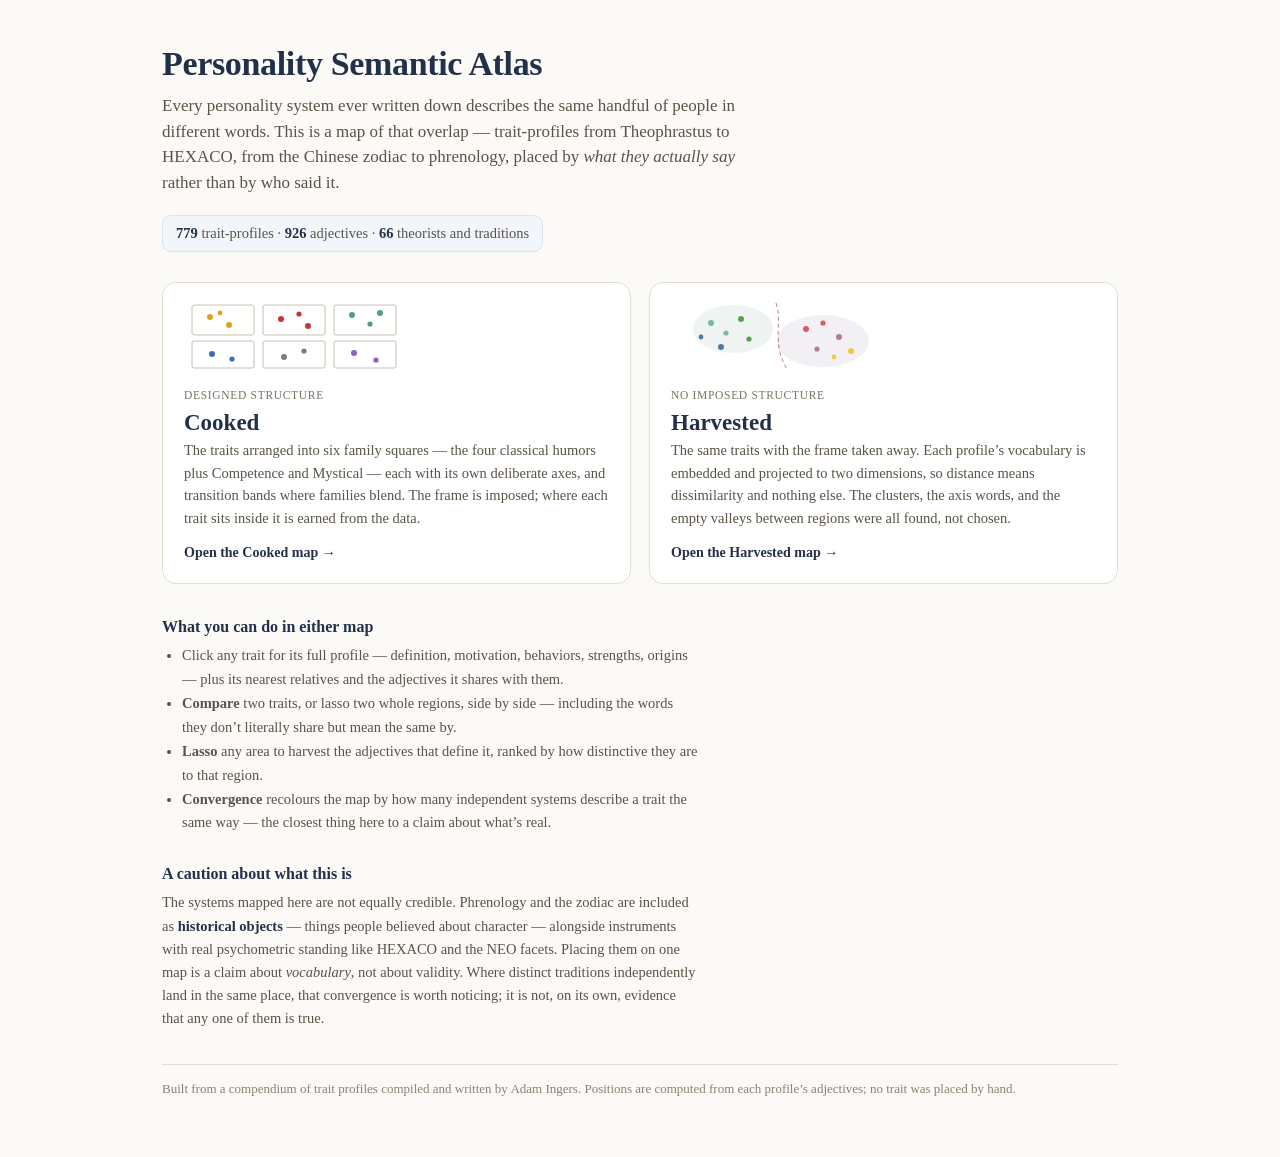
==== personality_atlas/index.html @ 8d234671 "Add files via upload" ====
<!DOCTYPE html><html lang="en"><head><meta charset="utf-8">
<meta name="viewport" content="width=device-width,initial-scale=1">
<title>Personality Semantic Atlas</title>
<meta name="description" content="An interactive map of 779 personality trait-profiles drawn from 77 systems, plotted two ways: a designed structure and a purely data-derived one.">
<style>
:root{--ink:#22304a;--paper:#fbfaf7;--rule:#e2ddd2;--muted:#5a5346}
*{box-sizing:border-box}
html,body{margin:0;background:var(--paper);color:var(--ink);font-family:Georgia,'Iowan Old Style',serif;-webkit-text-size-adjust:100%}
.wrap{max-width:1000px;margin:0 auto;padding:44px 22px 60px}
h1{font-size:34px;line-height:1.15;margin:0 0 10px;font-weight:600;letter-spacing:-.01em}
.sub{font-size:17px;color:var(--muted);margin:0 0 6px;line-height:1.5;max-width:70ch}
.counts{font-size:14.5px;color:var(--muted);margin:14px 0 30px;padding:9px 13px;background:#f2f6fa;border:1px solid #d8e4ee;border-radius:9px;display:inline-block}
.counts b{color:var(--ink)}
.cards{display:grid;grid-template-columns:1fr 1fr;gap:18px;margin:0 0 34px}
.card{display:block;text-decoration:none;color:inherit;background:#fff;border:1px solid var(--rule);border-radius:14px;padding:20px 21px 22px;transition:box-shadow .16s,transform .16s,border-color .16s}
.card:hover{box-shadow:0 6px 20px rgba(34,48,74,.11);transform:translateY(-2px);border-color:#b9c6d6}
.card h2{margin:0 0 3px;font-size:23px;font-weight:600}
.tag{display:inline-block;font-size:11.5px;letter-spacing:.06em;text-transform:uppercase;color:#7a7263;margin-bottom:9px}
.card p{margin:0 0 14px;font-size:14.5px;line-height:1.55;color:var(--muted)}
.go{font-size:14px;font-weight:600;color:#22304a}
.go::after{content:" \2192"}
.thumb{height:74px;margin:-4px 0 12px;display:block}
h3{font-size:16px;margin:30px 0 8px;font-weight:600}
.note{font-size:14.5px;line-height:1.6;color:var(--muted);max-width:74ch;margin:0 0 12px}
.note b{color:var(--ink)}
ul.plain{font-size:14.5px;line-height:1.65;color:var(--muted);max-width:74ch;padding-left:20px;margin:0 0 12px}
footer{margin-top:34px;padding-top:16px;border-top:1px solid var(--rule);font-size:13px;color:#8a8272}
@media(max-width:720px){.wrap{padding:26px 16px 44px}h1{font-size:26px}.cards{grid-template-columns:1fr;gap:14px}.sub{font-size:15.5px}}
</style></head><body>
<div class="wrap">
 <h1>Personality Semantic Atlas</h1>
 <p class="sub">Every personality system ever written down describes the same handful of people in different words. This is a map of that overlap &mdash; trait-profiles from Theophrastus to HEXACO, from the Chinese zodiac to phrenology, placed by <em>what they actually say</em> rather than by who said it.</p>
 <p class="counts"><b>779</b> trait-profiles &middot; <b>926</b> adjectives &middot; <b>66</b> theorists and traditions</p>

 <div class="cards">
  <a class="card" href="cooked.html">
   <svg class="thumb" viewBox="0 0 220 74" aria-hidden="true">
    <g fill="none" stroke="#c9c0ae" stroke-width="1">
     <rect x="8" y="6" width="62" height="30" rx="2"/><rect x="79" y="6" width="62" height="30" rx="2"/><rect x="150" y="6" width="62" height="30" rx="2"/>
     <rect x="8" y="42" width="62" height="27" rx="2"/><rect x="79" y="42" width="62" height="27" rx="2"/><rect x="150" y="42" width="62" height="27" rx="2"/>
    </g>
    <g>
     <circle cx="26" cy="18" r="3" fill="#D9A521"/><circle cx="45" cy="26" r="3" fill="#D9A521"/><circle cx="36" cy="14" r="2.4" fill="#D9A521"/>
     <circle cx="97" cy="20" r="3" fill="#CC3333"/><circle cx="115" cy="15" r="2.6" fill="#CC3333"/><circle cx="124" cy="27" r="3" fill="#CC3333"/>
     <circle cx="168" cy="16" r="3" fill="#4F9E7F"/><circle cx="186" cy="25" r="2.6" fill="#4F9E7F"/><circle cx="196" cy="14" r="3" fill="#4F9E7F"/>
     <circle cx="28" cy="55" r="3" fill="#3E6DB5"/><circle cx="48" cy="60" r="2.6" fill="#3E6DB5"/>
     <circle cx="100" cy="58" r="3" fill="#7A7A88"/><circle cx="120" cy="52" r="2.6" fill="#7A7A88"/>
     <circle cx="170" cy="54" r="3" fill="#8E5FBF"/><circle cx="192" cy="61" r="2.6" fill="#8E5FBF"/>
    </g>
   </svg>
   <span class="tag">designed structure</span>
   <h2>Cooked</h2>
   <p>The traits arranged into six family squares &mdash; the four classical humors plus Competence and Mystical &mdash; each with its own deliberate axes, and transition bands where families blend. The frame is imposed; where each trait sits inside it is earned from the data.</p>
   <span class="go">Open the Cooked map</span>
  </a>

  <a class="card" href="harvested.html">
   <svg class="thumb" viewBox="0 0 220 74" aria-hidden="true">
    <g opacity=".5"><ellipse cx="62" cy="30" rx="40" ry="24" fill="#dfe7e6"/><ellipse cx="152" cy="42" rx="46" ry="26" fill="#e7e2ea"/></g>
    <path d="M105 4 C112 24 100 44 116 70" fill="none" stroke="#9a3b2e" stroke-width="1" stroke-dasharray="4 3" opacity=".65"/>
    <g>
     <circle cx="40" cy="24" r="3" fill="#76B7B2"/><circle cx="55" cy="34" r="2.6" fill="#76B7B2"/><circle cx="70" cy="20" r="3" fill="#59A14F"/>
     <circle cx="78" cy="40" r="2.6" fill="#59A14F"/><circle cx="50" cy="48" r="3" fill="#4E79A7"/><circle cx="30" cy="38" r="2.4" fill="#4E79A7"/>
     <circle cx="135" cy="30" r="3" fill="#E15759"/><circle cx="152" cy="24" r="2.6" fill="#E15759"/><circle cx="168" cy="38" r="3" fill="#B07AA1"/>
     <circle cx="146" cy="50" r="2.6" fill="#B07AA1"/><circle cx="180" cy="52" r="3" fill="#EDC948"/><circle cx="163" cy="58" r="2.4" fill="#EDC948"/>
    </g>
   </svg>
   <span class="tag">no imposed structure</span>
   <h2>Harvested</h2>
   <p>The same traits with the frame taken away. Each profile&rsquo;s vocabulary is embedded and projected to two dimensions, so distance means dissimilarity and nothing else. The clusters, the axis words, and the empty valleys between regions were all found, not chosen.</p>
   <span class="go">Open the Harvested map</span>
  </a>
 </div>

 <h3>What you can do in either map</h3>
 <ul class="plain">
  <li>Click any trait for its full profile &mdash; definition, motivation, behaviors, strengths, origins &mdash; plus its nearest relatives and the adjectives it shares with them.</li>
  <li><b>Compare</b> two traits, or lasso two whole regions, side by side &mdash; including the words they don&rsquo;t literally share but mean the same by.</li>
  <li><b>Lasso</b> any area to harvest the adjectives that define it, ranked by how distinctive they are to that region.</li>
  <li><b>Convergence</b> recolours the map by how many independent systems describe a trait the same way &mdash; the closest thing here to a claim about what&rsquo;s real.</li>
 </ul>

 <h3>A caution about what this is</h3>
 <p class="note">The systems mapped here are not equally credible. Phrenology and the zodiac are included as <b>historical objects</b> &mdash; things people believed about character &mdash; alongside instruments with real psychometric standing like HEXACO and the NEO facets. Placing them on one map is a claim about <em>vocabulary</em>, not about validity. Where distinct traditions independently land in the same place, that convergence is worth noticing; it is not, on its own, evidence that any one of them is true.</p>

 <footer>Built from a compendium of trait profiles compiled and written by Adam Ingers. Positions are computed from each profile&rsquo;s adjectives; no trait was placed by hand.</footer>
</div>
<script>
// deep links: index.html#cooked / #harvested jump straight into a map
(function(){var h=(location.hash||'').toLowerCase();
 if(h==='#cooked')location.replace('cooked.html');
 else if(h==='#harvested')location.replace('harvested.html');})();
</script>
</body></html>
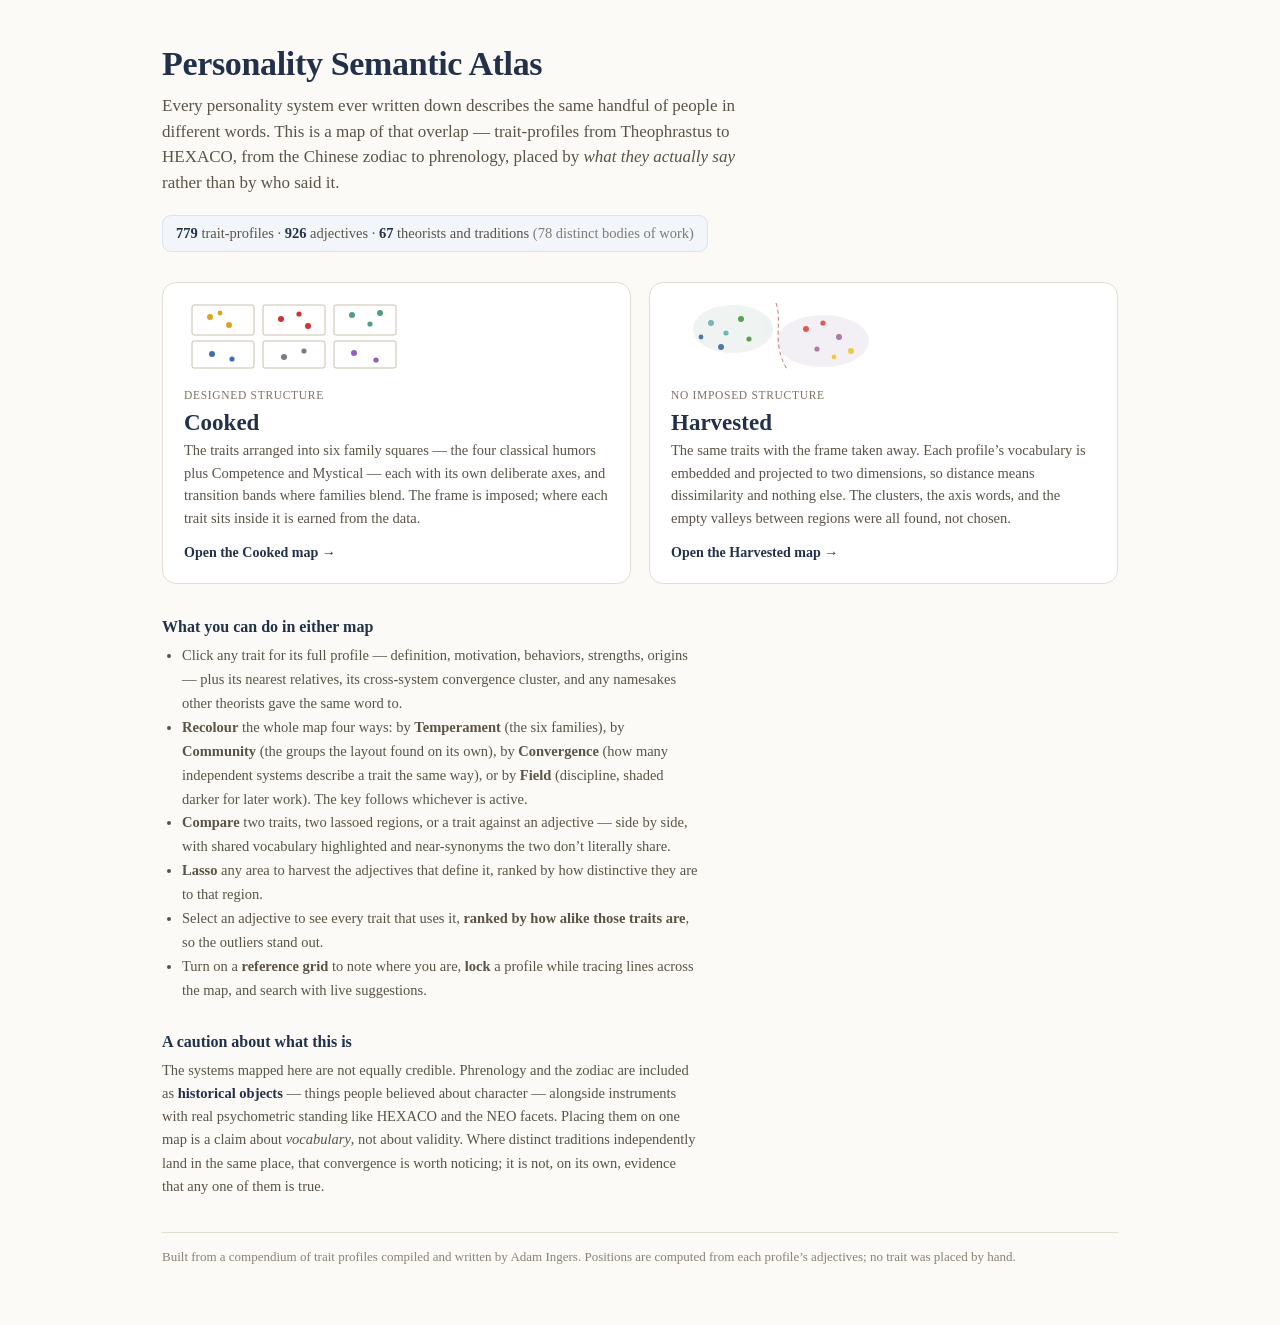
==== commit b18f0d10: "Add files via upload" ====
--- a/personality_atlas/index.html
+++ b/personality_atlas/index.html
@@ -30,7 +30,7 @@
 <div class="wrap">
  <h1>Personality Semantic Atlas</h1>
  <p class="sub">Every personality system ever written down describes the same handful of people in different words. This is a map of that overlap &mdash; trait-profiles from Theophrastus to HEXACO, from the Chinese zodiac to phrenology, placed by <em>what they actually say</em> rather than by who said it.</p>
- <p class="counts"><b>779</b> trait-profiles &middot; <b>926</b> adjectives &middot; <b>66</b> theorists and traditions</p>
+ <p class="counts"><b>779</b> trait-profiles &middot; <b>926</b> adjectives &middot; <b>67</b> theorists and traditions <span style="opacity:.75">(78 distinct bodies of work)</span></p>
 
  <div class="cards">
   <a class="card" href="cooked.html">
@@ -74,10 +74,12 @@
 
  <h3>What you can do in either map</h3>
  <ul class="plain">
-  <li>Click any trait for its full profile &mdash; definition, motivation, behaviors, strengths, origins &mdash; plus its nearest relatives and the adjectives it shares with them.</li>
-  <li><b>Compare</b> two traits, or lasso two whole regions, side by side &mdash; including the words they don&rsquo;t literally share but mean the same by.</li>
+  <li>Click any trait for its full profile &mdash; definition, motivation, behaviors, strengths, origins &mdash; plus its nearest relatives, its cross-system convergence cluster, and any namesakes other theorists gave the same word to.</li>
+  <li><b>Recolour</b> the whole map four ways: by <b>Temperament</b> (the six families), by <b>Community</b> (the groups the layout found on its own), by <b>Convergence</b> (how many independent systems describe a trait the same way), or by <b>Field</b> (discipline, shaded darker for later work). The key follows whichever is active.</li>
+  <li><b>Compare</b> two traits, two lassoed regions, or a trait against an adjective &mdash; side by side, with shared vocabulary highlighted and near-synonyms the two don&rsquo;t literally share.</li>
   <li><b>Lasso</b> any area to harvest the adjectives that define it, ranked by how distinctive they are to that region.</li>
-  <li><b>Convergence</b> recolours the map by how many independent systems describe a trait the same way &mdash; the closest thing here to a claim about what&rsquo;s real.</li>
+  <li>Select an adjective to see every trait that uses it, <b>ranked by how alike those traits are</b>, so the outliers stand out.</li>
+  <li>Turn on a <b>reference grid</b> to note where you are, <b>lock</b> a profile while tracing lines across the map, and search with live suggestions.</li>
  </ul>
 
  <h3>A caution about what this is</h3>
